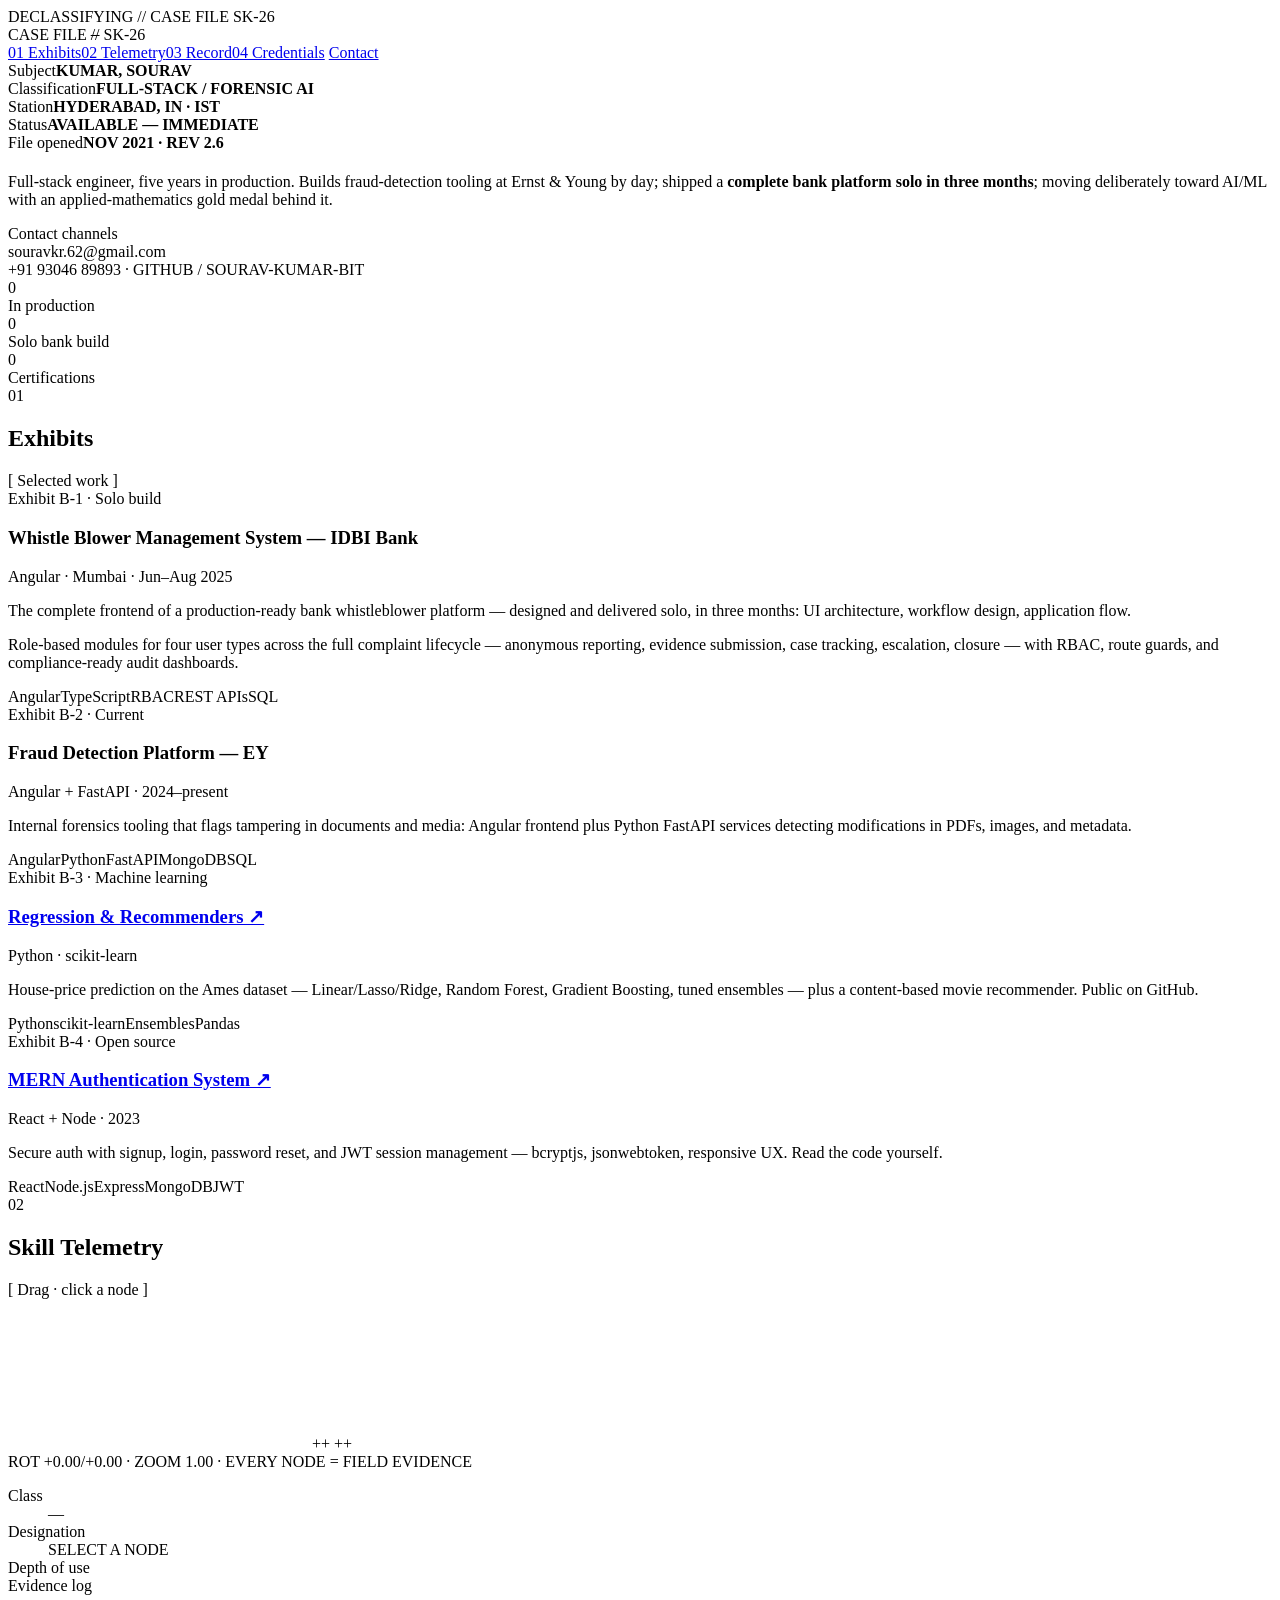
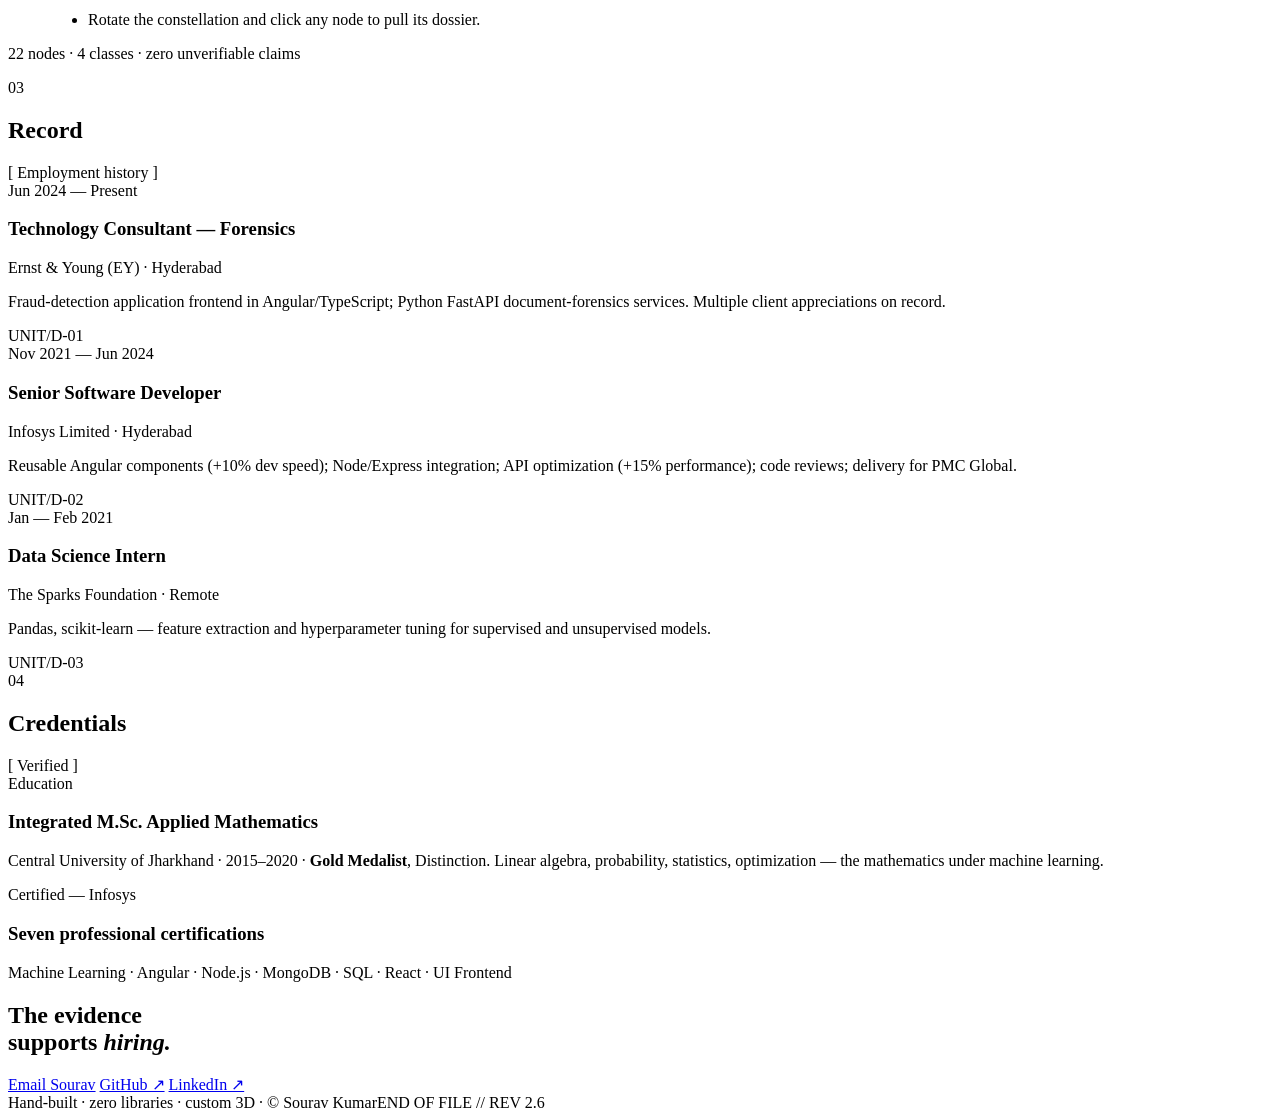
==== casefile.html @ c566c391 "Add files via upload" ====
<!DOCTYPE html>
<html lang="en">
<head>
<meta charset="UTF-8"><meta name="viewport" content="width=device-width, initial-scale=1.0">
<title>SOURAV KUMAR — CASE FILE</title>
<meta name="description" content="Sourav Kumar — full-stack engineer, forensic AI. Five years in production. The evidence supports hiring.">
<link rel="icon" href="favicon.svg" type="image/svg+xml">
<link rel="preconnect" href="https://fonts.googleapis.com">
<link href="https://fonts.googleapis.com/css2?family=Archivo+Black&family=IBM+Plex+Sans:wght@400;500;600&family=JetBrains+Mono:wght@400;500;700&display=swap" rel="stylesheet">
<link rel="stylesheet" href="css/casefile.css">
</head>
<body>
<div id="pre"><div class="stamp">DECLASSIFYING // CASE FILE SK-26</div></div>
<div id="prog"></div>
<div id="cur"></div>
<nav id="nav"><div class="in">
  <span class="brand">CASE FILE <s>//</s> SK-26</span>
  <div class="nl">
    <a href="#exhibits">01 Exhibits</a><a href="#telemetry">02 Telemetry</a><a href="#record">03 Record</a><a href="#credentials">04 Credentials</a>
    <a class="red" href="mailto:souravkr.62@gmail.com">Contact</a>
  </div>
</div></nav>

<header>
  <div class="meta-strip">
    <div>Subject<b>KUMAR, SOURAV</b></div>
    <div>Classification<b>FULL-STACK / FORENSIC AI</b></div>
    <div>Station<b>HYDERABAD, IN · IST</b></div>
    <div>Status<b style="color:var(--red)">AVAILABLE — IMMEDIATE</b></div>
    <div>File opened<b>NOV 2021 · REV 2.6</b></div>
  </div>
  <h1 class="mac"><span class="h1wrap" id="ln1"></span><span class="h1wrap" id="ln2"></span></h1>
  <div class="lede-grid">
    <div class="lede">
      <p>Full-stack engineer, five years in production. Builds fraud-detection tooling at Ernst &amp; Young by day; shipped a <b>complete bank platform solo in three months</b>; moving deliberately toward AI/ML with an applied-mathematics gold medal behind it.</p>
    </div>
    <div class="avail">
      <span class="mono">Contact channels</span>
      <div>
        <div class="big">souravkr.62<span class="grn">@</span>gmail.com</div>
        <span class="mono">+91 93046 89893 · GITHUB / SOURAV-KUMAR-BIT</span>
      </div>
    </div>
  </div>
  <div class="counts">
    <div><div class="n" data-count="5" data-suffix="Y">0</div><div class="l2">In production</div></div>
    <div><div class="n" data-count="3" data-suffix="MO">0</div><div class="l2">Solo bank build</div></div>
    <div><div class="n" data-count="7" data-suffix="">0</div><div class="l2">Certifications</div></div>
  </div>
</header>

<section id="exhibits">
  <div class="shead"><span class="no">01</span><h2>Exhibits</h2><span class="fill"></span><span class="mono">[ Selected work ]</span></div>
  <div class="exgrid">
    <article class="ex wide tilt">
      <span class="tag">Exhibit B-1 · Solo build</span>
      <h3>Whistle Blower Management System — IDBI Bank</h3>
      <p class="mt">Angular · Mumbai · Jun–Aug 2025</p>
      <p>The complete frontend of a production-ready bank whistleblower platform — designed and delivered solo, in three months: UI architecture, workflow design, application flow.</p>
      <p>Role-based modules for four user types across the full complaint lifecycle — anonymous reporting, evidence submission, case tracking, escalation, closure — with RBAC, route guards, and compliance-ready audit dashboards.</p>
      <div class="st"><span>Angular</span><span>TypeScript</span><span>RBAC</span><span>REST APIs</span><span>SQL</span></div>
    </article>
    <article class="ex tilt">
      <span class="tag">Exhibit B-2 · Current</span>
      <h3>Fraud Detection Platform — EY</h3>
      <p class="mt">Angular + FastAPI · 2024–present</p>
      <p>Internal forensics tooling that flags tampering in documents and media: Angular frontend plus Python FastAPI services detecting modifications in PDFs, images, and metadata.</p>
      <div class="st"><span>Angular</span><span>Python</span><span>FastAPI</span><span>MongoDB</span><span>SQL</span></div>
    </article>
    <article class="ex tilt">
      <span class="tag">Exhibit B-3 · Machine learning</span>
      <h3><a href="https://github.com/Sourav-Kumar-bit/Machine-Learning-Projects" target="_blank" rel="noopener">Regression &amp; Recommenders ↗</a></h3>
      <p class="mt">Python · scikit-learn</p>
      <p>House-price prediction on the Ames dataset — Linear/Lasso/Ridge, Random Forest, Gradient Boosting, tuned ensembles — plus a content-based movie recommender. Public on GitHub.</p>
      <div class="st"><span>Python</span><span>scikit-learn</span><span>Ensembles</span><span>Pandas</span></div>
    </article>
    <article class="ex wide tilt">
      <span class="tag">Exhibit B-4 · Open source</span>
      <h3><a href="https://github.com/Sourav-Kumar-bit/Authentication-System" target="_blank" rel="noopener">MERN Authentication System ↗</a></h3>
      <p class="mt">React + Node · 2023</p>
      <p>Secure auth with signup, login, password reset, and JWT session management — bcryptjs, jsonwebtoken, responsive UX. Read the code yourself.</p>
      <div class="st"><span>React</span><span>Node.js</span><span>Express</span><span>MongoDB</span><span>JWT</span></div>
    </article>
  </div>
</section>

<section id="telemetry">
  <div class="shead"><span class="no">02</span><h2>Skill Telemetry</h2><span class="fill"></span><span class="mono">[ Drag · click a node ]</span></div>
  <div class="tele-wrap">
    <div class="tele-canvas">
      <canvas id="space"></canvas>
      <span class="cross" style="top:10px;left:12px">+</span><span class="cross" style="top:10px;right:12px">+</span>
      <span class="cross" style="bottom:10px;left:12px">+</span><span class="cross" style="bottom:10px;right:12px">+</span>
      <div class="tele-hud">ROT <output id="ox">+0.00</output>/<output id="oy">+0.00</output> · ZOOM <output id="oz">1.00</output> · EVERY NODE = FIELD EVIDENCE</div>
    </div>
    <aside class="dossier">
      <div class="stripes"></div>
      <dl>
        <dt>Class</dt><dd id="d-cat">—</dd>
        <dt>Designation</dt><dd id="d-name">SELECT A NODE</dd>
        <dt>Depth of use</dt><dd><div class="bar"><i id="d-bar"></i></div></dd>
        <dt>Evidence log</dt><dd><ul class="ev" id="d-ev"><li>Rotate the constellation and click any node to pull its dossier.</li></ul></dd>
      </dl>
      <p class="hint">22 nodes · 4 classes · zero unverifiable claims</p>
    </aside>
  </div>
</section>

<section id="record">
  <div class="shead"><span class="no">03</span><h2>Record</h2><span class="fill"></span><span class="mono">[ Employment history ]</span></div>
  <div class="rec">
    <div class="rrow"><span class="when">Jun 2024 — Present</span><div><h3>Technology Consultant — Forensics</h3><p class="org">Ernst &amp; Young (EY) · Hyderabad</p><p>Fraud-detection application frontend in Angular/TypeScript; Python FastAPI document-forensics services. Multiple client appreciations on record.</p></div><span class="id">UNIT/D-01</span></div>
    <div class="rrow"><span class="when">Nov 2021 — Jun 2024</span><div><h3>Senior Software Developer</h3><p class="org">Infosys Limited · Hyderabad</p><p>Reusable Angular components (+10% dev speed); Node/Express integration; API optimization (+15% performance); code reviews; delivery for PMC Global.</p></div><span class="id">UNIT/D-02</span></div>
    <div class="rrow"><span class="when">Jan — Feb 2021</span><div><h3>Data Science Intern</h3><p class="org">The Sparks Foundation · Remote</p><p>Pandas, scikit-learn — feature extraction and hyperparameter tuning for supervised and unsupervised models.</p></div><span class="id">UNIT/D-03</span></div>
  </div>
</section>

<section id="credentials">
  <div class="shead"><span class="no">04</span><h2>Credentials</h2><span class="fill"></span><span class="mono">[ Verified ]</span></div>
  <div class="cred">
    <div><span class="k">Education</span><h3>Integrated M.Sc. Applied Mathematics</h3><p>Central University of Jharkhand · 2015–2020 · <b>Gold Medalist</b>, Distinction. Linear algebra, probability, statistics, optimization — the mathematics under machine learning.</p></div>
    <div><span class="k">Certified — Infosys</span><h3>Seven professional certifications</h3><p>Machine Learning · Angular · Node.js · MongoDB · SQL · React · UI Frontend</p></div>
  </div>
</section>

<div class="verdict">
  <div class="box">
    <h2>The evidence<br>supports <em>hiring.</em></h2>
    <div class="row">
      <span class="mag"><a class="cta pri" href="mailto:souravkr.62@gmail.com?subject=Regarding your case file">Email Sourav</a></span>
      <span class="mag"><a class="cta" href="https://github.com/Sourav-Kumar-bit" target="_blank" rel="noopener">GitHub ↗</a></span>
      <span class="mag"><a class="cta" href="https://www.linkedin.com/in/sourav-kumar-bb46b2196" target="_blank" rel="noopener">LinkedIn ↗</a></span>
    </div>
    <div class="foot"><span>Hand-built · zero libraries · custom 3D · © Sourav Kumar</span><span class="barcode" aria-hidden="true"></span><span>END OF FILE // REV 2.6</span></div>
  </div>
</div>

<script src="js/casefile.js" defer></script>
</body>
</html>
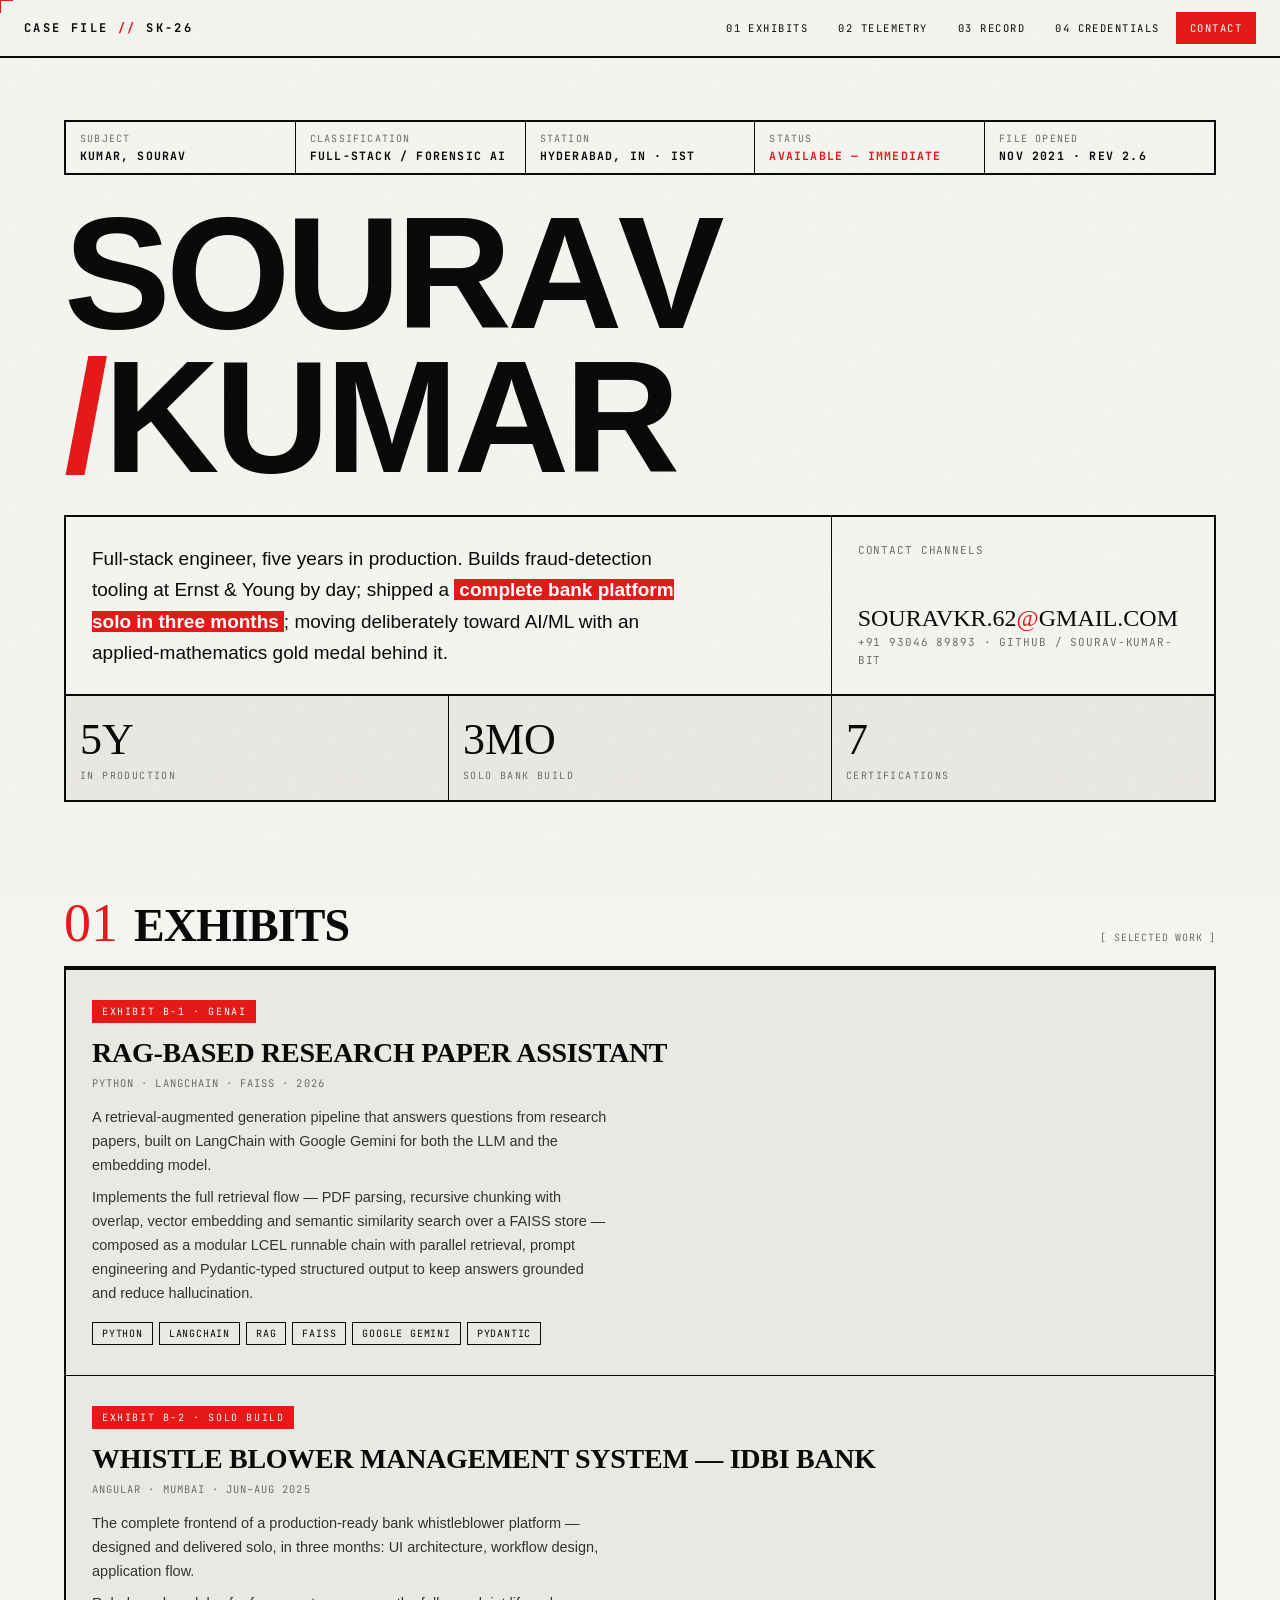
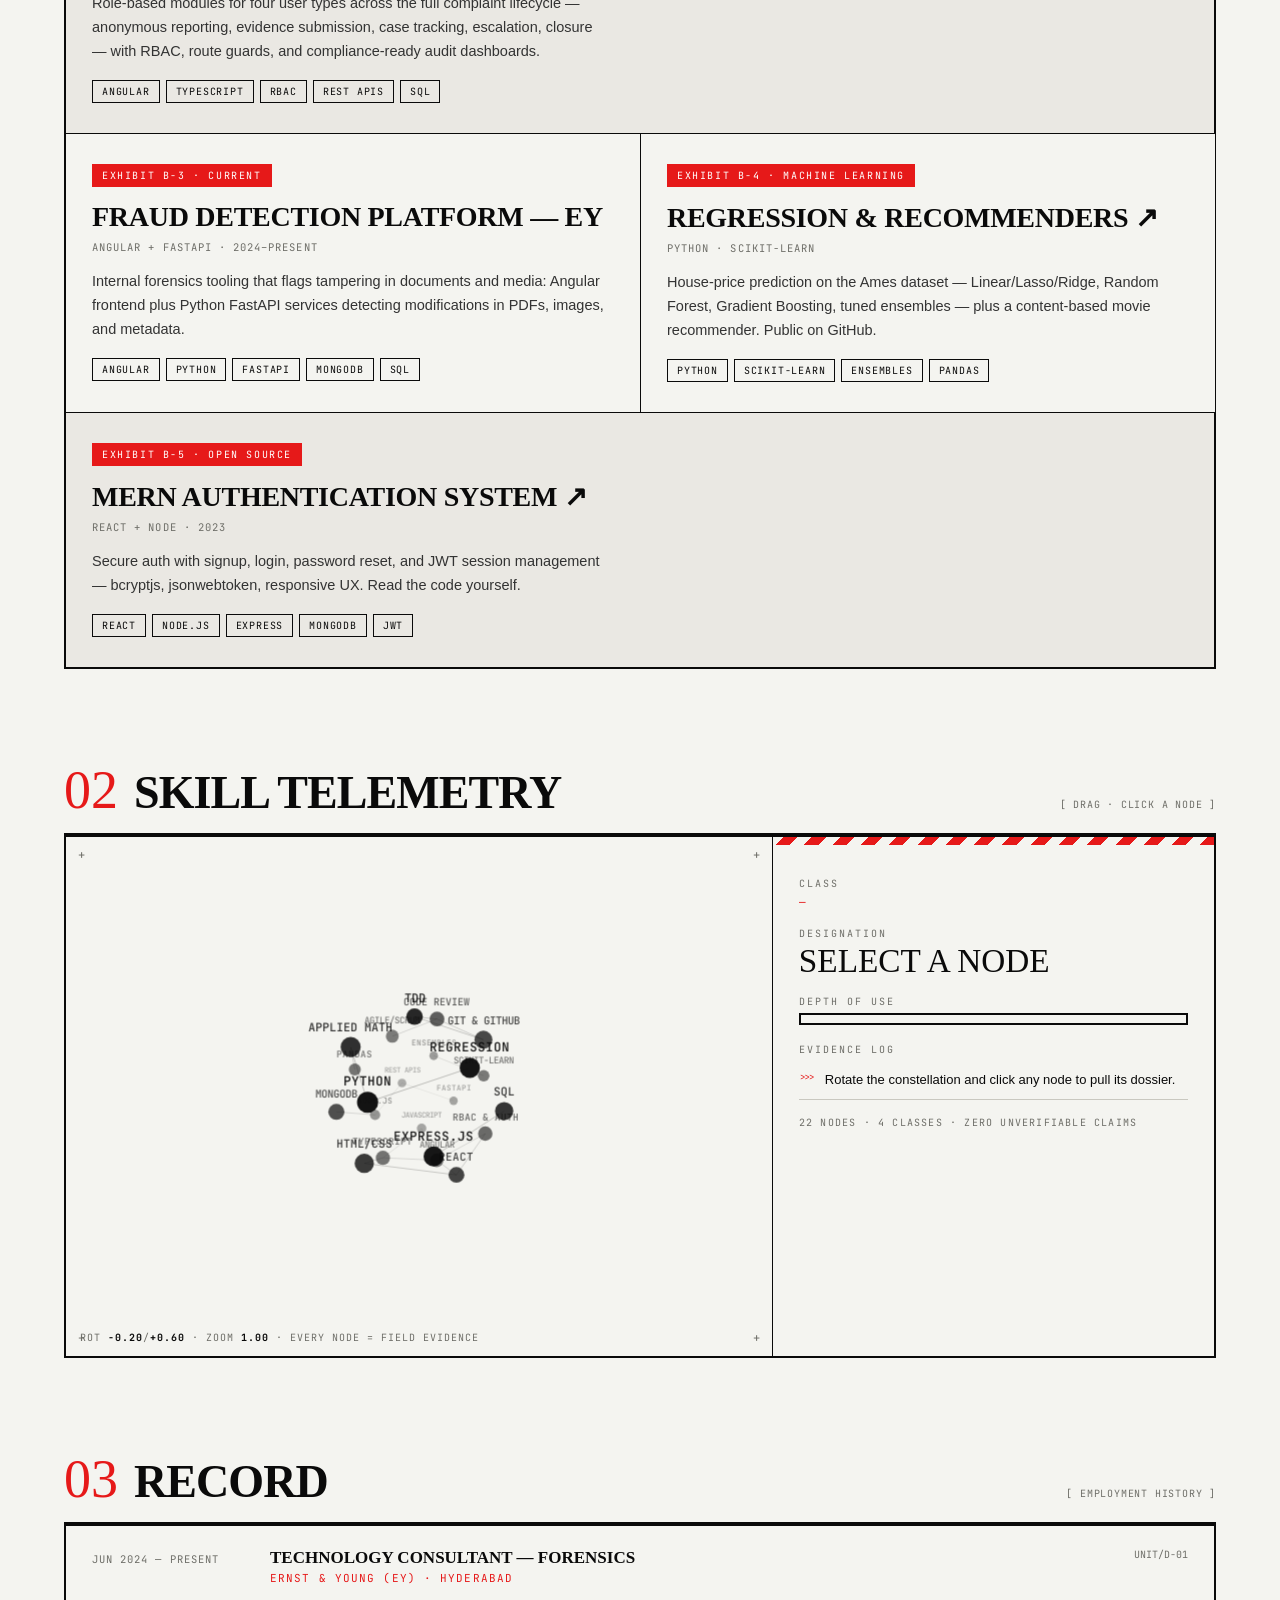
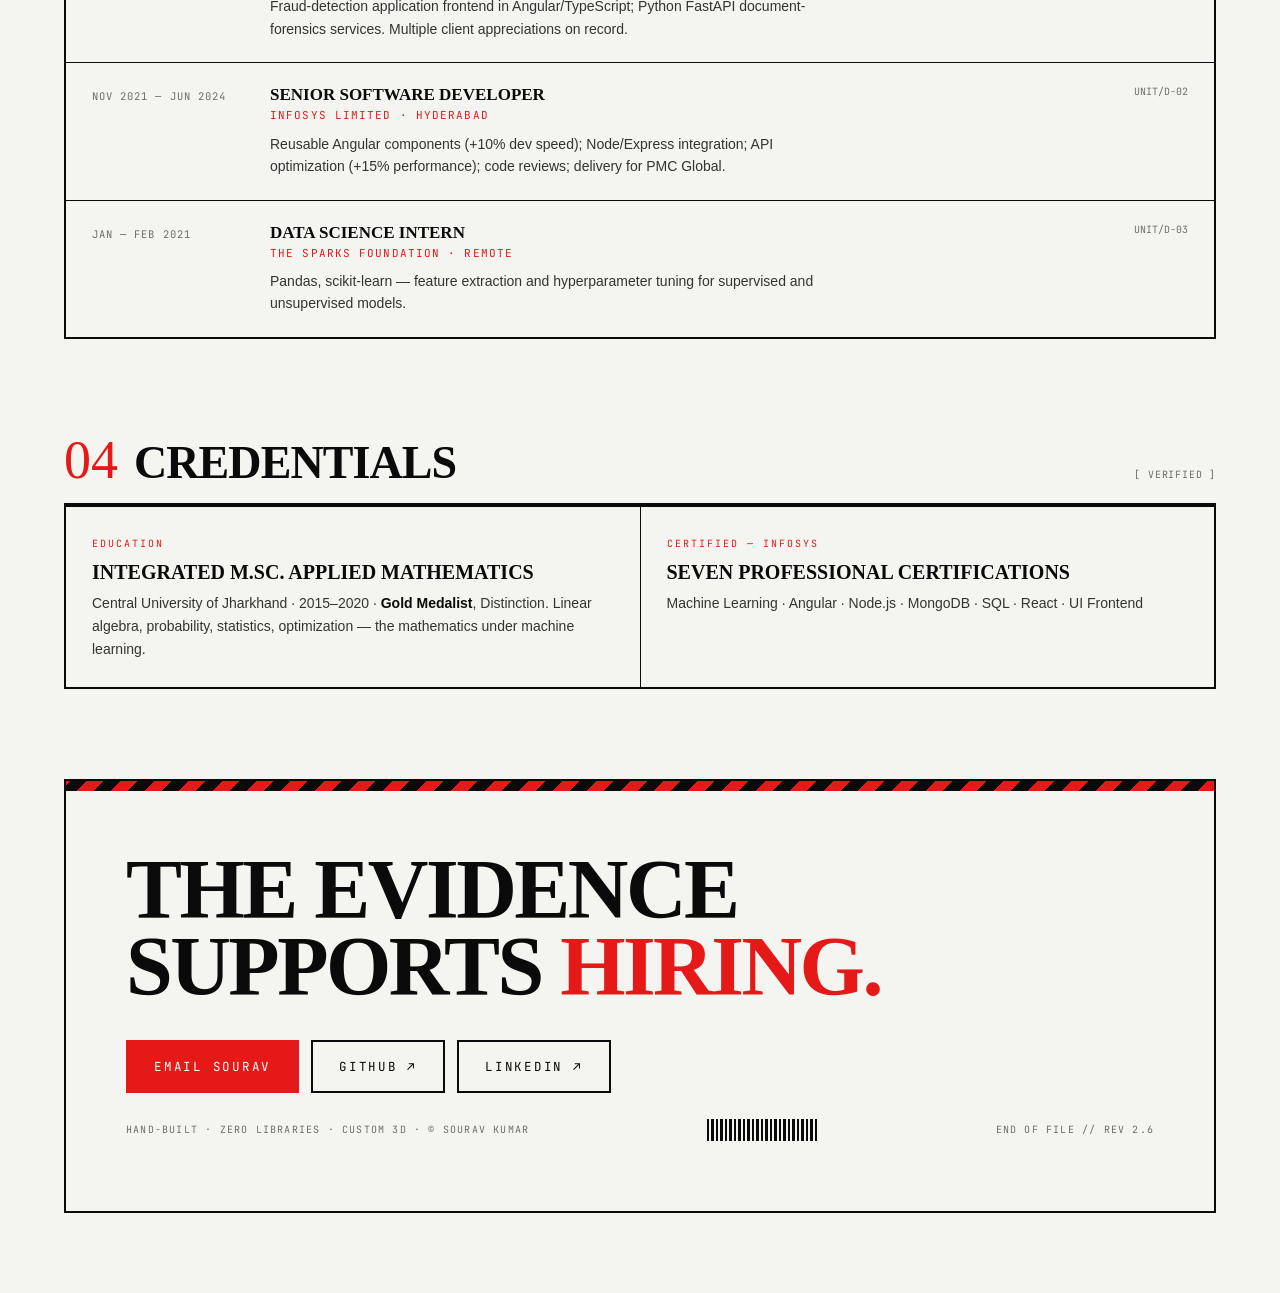
==== commit c16f478d: "Latest" ====
--- a/casefile.html
+++ b/casefile.html
@@ -53,7 +53,15 @@
   <div class="shead"><span class="no">01</span><h2>Exhibits</h2><span class="fill"></span><span class="mono">[ Selected work ]</span></div>
   <div class="exgrid">
     <article class="ex wide tilt">
-      <span class="tag">Exhibit B-1 · Solo build</span>
+      <span class="tag">Exhibit B-1 · GenAI</span>
+      <h3>RAG-Based Research Paper Assistant</h3>
+      <p class="mt">Python · LangChain · FAISS · 2026</p>
+      <p>A retrieval-augmented generation pipeline that answers questions from research papers, built on LangChain with Google Gemini for both the LLM and the embedding model.</p>
+      <p>Implements the full retrieval flow — PDF parsing, recursive chunking with overlap, vector embedding and semantic similarity search over a FAISS store — composed as a modular LCEL runnable chain with parallel retrieval, prompt engineering and Pydantic-typed structured output to keep answers grounded and reduce hallucination.</p>
+      <div class="st"><span>Python</span><span>LangChain</span><span>RAG</span><span>FAISS</span><span>Google Gemini</span><span>Pydantic</span></div>
+    </article>
+    <article class="ex wide tilt">
+      <span class="tag">Exhibit B-2 · Solo build</span>
       <h3>Whistle Blower Management System — IDBI Bank</h3>
       <p class="mt">Angular · Mumbai · Jun–Aug 2025</p>
       <p>The complete frontend of a production-ready bank whistleblower platform — designed and delivered solo, in three months: UI architecture, workflow design, application flow.</p>
@@ -61,21 +69,21 @@
       <div class="st"><span>Angular</span><span>TypeScript</span><span>RBAC</span><span>REST APIs</span><span>SQL</span></div>
     </article>
     <article class="ex tilt">
-      <span class="tag">Exhibit B-2 · Current</span>
+      <span class="tag">Exhibit B-3 · Current</span>
       <h3>Fraud Detection Platform — EY</h3>
       <p class="mt">Angular + FastAPI · 2024–present</p>
       <p>Internal forensics tooling that flags tampering in documents and media: Angular frontend plus Python FastAPI services detecting modifications in PDFs, images, and metadata.</p>
       <div class="st"><span>Angular</span><span>Python</span><span>FastAPI</span><span>MongoDB</span><span>SQL</span></div>
     </article>
     <article class="ex tilt">
-      <span class="tag">Exhibit B-3 · Machine learning</span>
+      <span class="tag">Exhibit B-4 · Machine learning</span>
       <h3><a href="https://github.com/Sourav-Kumar-bit/Machine-Learning-Projects" target="_blank" rel="noopener">Regression &amp; Recommenders ↗</a></h3>
       <p class="mt">Python · scikit-learn</p>
       <p>House-price prediction on the Ames dataset — Linear/Lasso/Ridge, Random Forest, Gradient Boosting, tuned ensembles — plus a content-based movie recommender. Public on GitHub.</p>
       <div class="st"><span>Python</span><span>scikit-learn</span><span>Ensembles</span><span>Pandas</span></div>
     </article>
     <article class="ex wide tilt">
-      <span class="tag">Exhibit B-4 · Open source</span>
+      <span class="tag">Exhibit B-5 · Open source</span>
       <h3><a href="https://github.com/Sourav-Kumar-bit/Authentication-System" target="_blank" rel="noopener">MERN Authentication System ↗</a></h3>
       <p class="mt">React + Node · 2023</p>
       <p>Secure auth with signup, login, password reset, and JWT session management — bcryptjs, jsonwebtoken, responsive UX. Read the code yourself.</p>
--- a/css/casefile.css
+++ b/css/casefile.css
@@ -0,0 +1,137 @@
+/* SOURAV KUMAR - CASE FILE | Swiss Industrial Print system */
+:root{--sub:#F4F4F0;--sub2:#EAE8E3;--ink:#0A0A0A;--red:#E61919;--dim:#6E6E68;--line:#0A0A0A}
+*{margin:0;padding:0;box-sizing:border-box;border-radius:0!important}
+html{scroll-behavior:smooth}
+body{background:var(--sub);color:var(--ink);font-family:'IBM Plex Sans',sans-serif;overflow-x:hidden}
+.mono{font-family:'JetBrains Mono',monospace;text-transform:uppercase;letter-spacing:.08em}
+.mac{font-family:'Archivo Black',sans-serif;text-transform:uppercase;letter-spacing:-.03em;line-height:.9}
+/* grain */
+body::after{content:'';position:fixed;inset:0;pointer-events:none;z-index:60;opacity:.045;
+background-image:url("data:image/svg+xml,%3Csvg xmlns='http://www.w3.org/2000/svg' width='140' height='140'%3E%3Cfilter id='n'%3E%3CfeTurbulence baseFrequency='0.8'/%3E%3C/filter%3E%3Crect width='140' height='140' filter='url(%23n)'/%3E%3C/svg%3E")}
+/* preloader */
+#pre{position:fixed;inset:0;z-index:100;display:grid;place-items:center;background:var(--ink)}
+#pre .stamp{color:var(--sub);font-family:'JetBrains Mono';font-size:13px;letter-spacing:.3em;text-transform:uppercase;border:1px solid var(--sub);padding:14px 22px;animation:blink 0.9s steps(2) infinite}
+#pre.done{animation:doors .7s cubic-bezier(.7,0,.2,1) .15s forwards}
+@keyframes doors{to{transform:translateY(-101%)}}
+@keyframes blink{50%{opacity:.35}}
+/* progress + nav */
+#prog{position:fixed;top:0;left:0;height:4px;background:var(--red);width:0;z-index:52}
+nav{position:fixed;top:0;left:0;right:0;z-index:50;background:var(--sub);border-bottom:2px solid var(--ink);transition:transform .35s cubic-bezier(.2,0,0,1)}
+nav.hide{transform:translateY(-101%)}
+nav .in{display:flex;justify-content:space-between;align-items:center;padding:12px 24px}
+nav .brand{font-family:'JetBrains Mono';font-weight:700;font-size:12px;letter-spacing:.2em}
+nav .brand s{color:var(--red);text-decoration:none}
+nav .nl{display:flex;gap:2px}
+nav a{font-family:'JetBrains Mono';font-size:10.5px;letter-spacing:.14em;text-transform:uppercase;color:var(--ink);text-decoration:none;padding:8px 13px;border:1px solid transparent;transition:background .15s,color .15s}
+nav a:hover{background:var(--ink);color:var(--sub)}
+nav a.red{background:var(--red);color:#fff}
+nav a.red:hover{background:var(--ink)}
+@media(max-width:700px){nav .nl a:not(.red){display:none}}
+/* masthead */
+header{padding:120px 24px 0;max-width:1200px;margin:0 auto}
+.meta-strip{display:grid;grid-template-columns:repeat(auto-fit,minmax(160px,1fr));gap:1px;background:var(--ink);border:2px solid var(--ink);margin-bottom:0}
+.meta-strip>div{background:var(--sub);padding:10px 14px;font-family:'JetBrains Mono';font-size:10px;letter-spacing:.12em;text-transform:uppercase;color:var(--dim)}
+.meta-strip b{display:block;color:var(--ink);font-weight:700;font-size:11.5px;margin-top:3px}
+h1.mac{font-size:clamp(58px,12.5vw,180px);margin:26px 0 10px;position:relative}
+h1 .red{color:var(--red)}
+h1 .l{display:inline-block;transform:translateY(110%);opacity:0}
+.loaded h1 .l{animation:riseL .7s cubic-bezier(.22,1,.36,1) forwards}
+@keyframes riseL{to{transform:none;opacity:1}}
+.h1wrap{overflow:hidden;display:block}
+.lede-grid{display:grid;grid-template-columns:2fr 1fr;gap:1px;background:var(--ink);border:2px solid var(--ink);margin-top:26px}
+@media(max-width:820px){.lede-grid{grid-template-columns:1fr}}
+.lede-grid>div{background:var(--sub);padding:26px;min-width:0}
+.avail .big{overflow-wrap:anywhere;font-size:clamp(17px,2.4vw,24px)}
+.lede p{font-size:clamp(16px,1.8vw,19px);line-height:1.65;max-width:56ch}
+.lede b{background:var(--red);color:#fff;padding:0 5px}
+.avail{display:flex;flex-direction:column;justify-content:space-between;gap:18px}
+.avail .mono{font-size:11px;color:var(--dim)}
+.avail .big{font-family:'Archivo Black';text-transform:uppercase}
+.avail .grn{color:var(--red)}
+.counts{display:grid;grid-template-columns:repeat(3,1fr);gap:1px;background:var(--ink);border:2px solid var(--ink);border-top:none}
+.counts>div{background:var(--sub2);padding:18px 14px;text-align:left}
+.counts .n{font-family:'Archivo Black';font-size:clamp(26px,4vw,44px)}
+.counts .l2{font-family:'JetBrains Mono';font-size:10px;letter-spacing:.14em;text-transform:uppercase;color:var(--dim);margin-top:4px}
+/* sections */
+section{max-width:1200px;margin:0 auto;padding:90px 24px 0}
+.shead{display:flex;align-items:baseline;gap:16px;border-bottom:4px solid var(--ink);padding-bottom:12px;margin-bottom:0}
+.shead .no{font-family:'Archivo Black';font-size:clamp(30px,5vw,54px);color:var(--red)}
+.shead h2{font-family:'Archivo Black';font-size:clamp(24px,4.4vw,46px);text-transform:uppercase;letter-spacing:-.02em}
+.shead .fill{flex:1}
+.shead .mono{font-size:10px;color:var(--dim)}
+/* exhibits */
+.exgrid{display:grid;grid-template-columns:1fr 1fr;gap:1px;background:var(--ink);border:2px solid var(--ink);border-top:none}
+@media(max-width:820px){.exgrid{grid-template-columns:1fr}}
+.ex{background:var(--sub);padding:30px 26px;position:relative;transform-style:preserve-3d;will-change:transform;opacity:0;translate:0 30px}
+.ex.in{animation:up .7s cubic-bezier(.22,1,.36,1) forwards}
+@keyframes up{to{opacity:1;translate:0 0}}
+.ex.wide{grid-column:1/-1;background:var(--sub2)}
+.ex .tag{font-family:'JetBrains Mono';font-size:10px;letter-spacing:.16em;background:var(--red);color:#fff;display:inline-block;padding:5px 10px;text-transform:uppercase}
+.ex h3{font-family:'Archivo Black';font-size:clamp(19px,2.6vw,28px);text-transform:uppercase;margin:14px 0 6px;letter-spacing:-.01em}
+.ex h3 a{color:inherit;text-decoration:none;border-bottom:3px solid transparent}
+.ex h3 a:hover{border-color:var(--red)}
+.ex .mt{font-family:'JetBrains Mono';font-size:10.5px;letter-spacing:.1em;color:var(--dim);text-transform:uppercase;margin-bottom:14px}
+.ex p{font-size:14.5px;line-height:1.65;color:#333;max-width:64ch}
+.ex p+p{margin-top:8px}
+.ex .st{margin-top:16px;display:flex;flex-wrap:wrap;gap:6px}
+.ex .st span{font-family:'JetBrains Mono';font-size:10px;letter-spacing:.08em;text-transform:uppercase;border:1px solid var(--ink);padding:4px 9px}
+/* telemetry */
+.tele-wrap{display:grid;grid-template-columns:1.6fr 1fr;gap:1px;background:var(--ink);border:2px solid var(--ink);border-top:none;min-height:520px}
+@media(max-width:900px){.tele-wrap{grid-template-columns:1fr}.dossier{border-top:2px solid var(--ink)}}
+.tele-canvas{background:var(--sub);position:relative}
+#space{width:100%;height:100%;min-height:460px;display:block;cursor:grab;touch-action:none}
+#space:active{cursor:grabbing}
+.tele-hud{position:absolute;left:14px;bottom:12px;font-family:'JetBrains Mono';font-size:10px;letter-spacing:.1em;color:var(--dim);text-transform:uppercase;pointer-events:none}
+.tele-hud output{color:var(--ink);font-weight:700}
+.cross{position:absolute;font-family:'JetBrains Mono';color:var(--dim);font-size:12px;pointer-events:none}
+.dossier{background:var(--sub);padding:26px;position:relative}
+.dossier .stripes{position:absolute;top:0;left:0;right:0;height:8px;background:repeating-linear-gradient(-45deg,var(--red) 0 10px,transparent 10px 20px)}
+.dossier dt{font-family:'JetBrains Mono';font-size:10px;letter-spacing:.2em;color:var(--dim);text-transform:uppercase;margin:18px 0 5px}
+.dossier dt:first-of-type{margin-top:14px}
+.dossier #d-name{font-family:'Archivo Black';font-size:clamp(24px,2.6vw,34px);text-transform:uppercase;line-height:.95}
+.dossier #d-cat{color:var(--red);font-family:'JetBrains Mono';font-size:11px;letter-spacing:.14em;text-transform:uppercase}
+.bar{height:12px;border:2px solid var(--ink);position:relative;margin-top:4px}
+.bar i{position:absolute;inset:1px;transform-origin:left;background:var(--red);transform:scaleX(var(--p,0));transition:transform .7s cubic-bezier(.22,1,.36,1)}
+.dossier .ev li{list-style:none;font-size:13px;line-height:1.55;padding:9px 0 9px 26px;border-bottom:1px solid #C9C8C0;position:relative}
+.dossier .ev li::before{content:'>>>';position:absolute;left:0;top:10px;font-family:'JetBrains Mono';font-size:9px;color:var(--red)}
+.dossier .hint{font-family:'JetBrains Mono';font-size:10px;letter-spacing:.12em;color:var(--dim);text-transform:uppercase;margin-top:16px}
+/* record */
+.rec{display:flex;flex-direction:column;gap:1px;background:var(--ink);border:2px solid var(--ink);border-top:none}
+.rrow{background:var(--sub);display:grid;grid-template-columns:160px 1fr auto;gap:18px;padding:22px 26px;align-items:start;transition:background .2s;opacity:0;translate:0 30px}
+.rrow.in{animation:up .7s cubic-bezier(.22,1,.36,1) forwards}
+.rrow:hover{background:var(--sub2)}
+@media(max-width:700px){.rrow{grid-template-columns:1fr}}
+.rrow .when{font-family:'JetBrains Mono';font-size:10.5px;letter-spacing:.1em;color:var(--dim);text-transform:uppercase;padding-top:4px}
+.rrow h3{font-family:'Archivo Black';font-size:17px;text-transform:uppercase}
+.rrow .org{font-family:'JetBrains Mono';font-size:11px;color:var(--red);letter-spacing:.1em;text-transform:uppercase;margin:2px 0 8px}
+.rrow p{font-size:14px;line-height:1.6;color:#333;max-width:70ch}
+.rrow .id{font-family:'JetBrains Mono';font-size:10px;color:var(--dim)}
+/* credentials */
+.cred{display:grid;grid-template-columns:1fr 1fr;gap:1px;background:var(--ink);border:2px solid var(--ink);border-top:none}
+@media(max-width:820px){.cred{grid-template-columns:1fr}}
+.cred>div{background:var(--sub);padding:26px}
+.cred .k{font-family:'JetBrains Mono';font-size:10px;letter-spacing:.2em;color:var(--red);text-transform:uppercase}
+.cred h3{font-family:'Archivo Black';font-size:20px;text-transform:uppercase;margin:10px 0 8px}
+.cred p{font-size:14px;line-height:1.65;color:#333}
+.cred p b{font-weight:700;color:var(--ink)}
+/* verdict */
+.verdict{max-width:1200px;margin:90px auto 0;padding:0 24px 80px;text-align:left}
+.verdict .box{border:2px solid var(--ink);padding:clamp(30px,6vw,70px) clamp(22px,5vw,60px);position:relative;overflow:hidden}
+.verdict .box::before{content:'';position:absolute;top:0;left:0;right:0;height:10px;background:repeating-linear-gradient(-45deg,var(--red) 0 12px,var(--ink) 12px 24px)}
+.verdict h2{font-family:'Archivo Black';font-size:clamp(30px,6.6vw,84px);text-transform:uppercase;letter-spacing:-.03em;line-height:.92}
+.verdict h2 em{font-style:normal;color:var(--red)}
+.verdict .row{display:flex;gap:12px;margin-top:34px;flex-wrap:wrap;align-items:center}
+.mag{display:inline-block}
+.cta{font-family:'JetBrains Mono';font-size:12.5px;letter-spacing:.14em;text-transform:uppercase;text-decoration:none;padding:16px 26px;display:inline-block;border:2px solid var(--ink);color:var(--ink);transition:background .2s,color .2s}
+.cta:hover{background:var(--ink);color:var(--sub)}
+.cta.pri{background:var(--red);border-color:var(--red);color:#fff}
+.cta.pri:hover{background:var(--ink);border-color:var(--ink)}
+.foot{display:flex;justify-content:space-between;align-items:center;margin-top:26px;font-family:'JetBrains Mono';font-size:10px;letter-spacing:.12em;color:var(--dim);text-transform:uppercase;flex-wrap:wrap;gap:10px}
+.barcode{display:inline-block;height:22px;width:110px;background:repeating-linear-gradient(90deg,var(--ink) 0 2px,transparent 2px 4px,var(--ink) 4px 7px,transparent 7px 9px)}
+/* cursor crosshair (fine pointers only) */
+#cur{position:fixed;width:26px;height:26px;z-index:70;pointer-events:none;display:none;translate:-50% -50%}
+#cur::before,#cur::after{content:'';position:absolute;background:var(--red)}
+#cur::before{left:50%;top:0;bottom:0;width:1px}
+#cur::after{top:50%;left:0;right:0;height:1px}
+@media(hover:hover) and (pointer:fine){#cur{display:block}}
+@media(prefers-reduced-motion:reduce){*{animation:none!important;transition:none!important}.ex,.rrow{opacity:1;translate:0 0}h1 .l{transform:none;opacity:1}#pre{display:none}#cur{display:none}}
